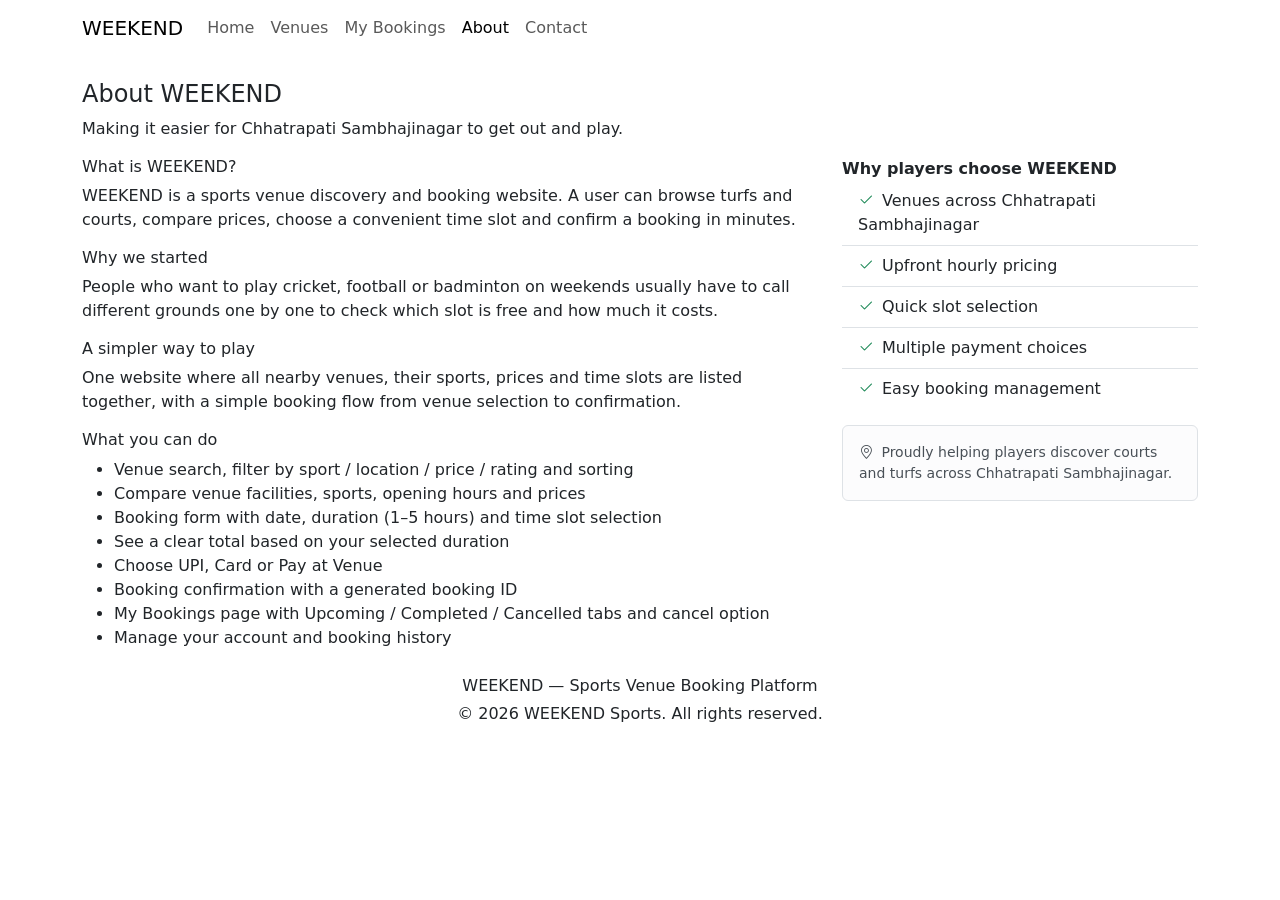
==== about.html @ c3880f31 "Add files via upload" ====
<!DOCTYPE html>
<html lang="en">
<head>
  <meta charset="UTF-8">
  <meta name="viewport" content="width=device-width, initial-scale=1">
  <title>About | WEEKEND</title>
  <link href="https://cdn.jsdelivr.net/npm/bootstrap@5.3.3/dist/css/bootstrap.min.css" rel="stylesheet">
  <link href="https://cdn.jsdelivr.net/npm/bootstrap-icons@1.11.3/font/bootstrap-icons.css" rel="stylesheet">
  <link href="css/style.css" rel="stylesheet">
</head>
<body>

<nav class="navbar navbar-expand-lg navbar-weekend">
  <div class="container">
    <a class="navbar-brand" href="home.html">WEEK<span>END</span></a>
    <button class="navbar-toggler" type="button" data-bs-toggle="collapse" data-bs-target="#nav">
      <span class="navbar-toggler-icon"></span>
    </button>
    <div class="collapse navbar-collapse" id="nav">
      <ul class="navbar-nav me-auto">
        <li class="nav-item"><a class="nav-link" href="home.html">Home</a></li>
        <li class="nav-item"><a class="nav-link" href="venues.html">Venues</a></li>
        <li class="nav-item"><a class="nav-link" href="my-bookings.html">My Bookings</a></li>
        <li class="nav-item"><a class="nav-link active" href="about.html">About</a></li>
        <li class="nav-item"><a class="nav-link" href="contact.html">Contact</a></li>
      </ul>
      <div id="authArea"></div>
    </div>
  </div>
</nav>

<div class="container py-4">
  <h4 class="section-title">About WEEKEND</h4>
  <p class="section-sub">Making it easier for Chhatrapati Sambhajinagar to get out and play.</p>

  <div class="row g-4">
    <div class="col-lg-8">
      <div class="summary-box mb-3">
        <div class="card-body">
          <h6>What is WEEKEND?</h6>
          <p class="mb-0">
            WEEKEND is a sports venue discovery and booking website. A user can browse turfs and courts,
            compare prices, choose a convenient time slot and confirm a booking in minutes.
          </p>
        </div>
      </div>

      <div class="summary-box mb-3">
        <div class="card-body">
          <h6>Why we started</h6>
          <p class="mb-0">
            People who want to play cricket, football or badminton on weekends usually have to call
            different grounds one by one to check which slot is free and how much it costs.
          </p>
        </div>
      </div>

      <div class="summary-box mb-3">
        <div class="card-body">
          <h6>A simpler way to play</h6>
          <p class="mb-0">
            One website where all nearby venues, their sports, prices and time slots are listed together,
            with a simple booking flow from venue selection to confirmation.
          </p>
        </div>
      </div>

      <div class="summary-box">
        <div class="card-body">
          <h6>What you can do</h6>
          <ul class="mb-0">
            <li>Venue search, filter by sport / location / price / rating and sorting</li>
            <li>Compare venue facilities, sports, opening hours and prices</li>
            <li>Booking form with date, duration (1&ndash;5 hours) and time slot selection</li>
            <li>See a clear total based on your selected duration</li>
            <li>Choose UPI, Card or Pay at Venue</li>
            <li>Booking confirmation with a generated booking ID</li>
            <li>My Bookings page with Upcoming / Completed / Cancelled tabs and cancel option</li>
            <li>Manage your account and booking history</li>
          </ul>
        </div>
      </div>
    </div>

    <div class="col-lg-4">
      <div class="summary-box">
        <div class="card-header bg-white fw-semibold">Why players choose WEEKEND</div>
        <ul class="list-group list-group-flush">
          <li class="list-group-item"><i class="bi bi-check2 text-success me-2"></i>Venues across Chhatrapati Sambhajinagar</li>
          <li class="list-group-item"><i class="bi bi-check2 text-success me-2"></i>Upfront hourly pricing</li>
          <li class="list-group-item"><i class="bi bi-check2 text-success me-2"></i>Quick slot selection</li>
          <li class="list-group-item"><i class="bi bi-check2 text-success me-2"></i>Multiple payment choices</li>
          <li class="list-group-item"><i class="bi bi-check2 text-success me-2"></i>Easy booking management</li>
        </ul>
      </div>

      <div class="alert alert-light border mt-3 small mb-0">
        <i class="bi bi-geo-alt me-1"></i> Proudly helping players discover courts and turfs across Chhatrapati Sambhajinagar.
      </div>
    </div>
  </div>
</div>

<footer class="site-footer">
  <div class="container text-center">
    <p class="mb-1">WEEKEND &mdash; Sports Venue Booking Platform</p>
    <div class="footer-note">&copy; 2026 WEEKEND Sports. All rights reserved.</div>
  </div>
</footer>

<script src="https://cdn.jsdelivr.net/npm/bootstrap@5.3.3/dist/js/bootstrap.bundle.min.js"></script>
<script src="js/data.js"></script>
<script src="js/main.js"></script>
</body>
</html>
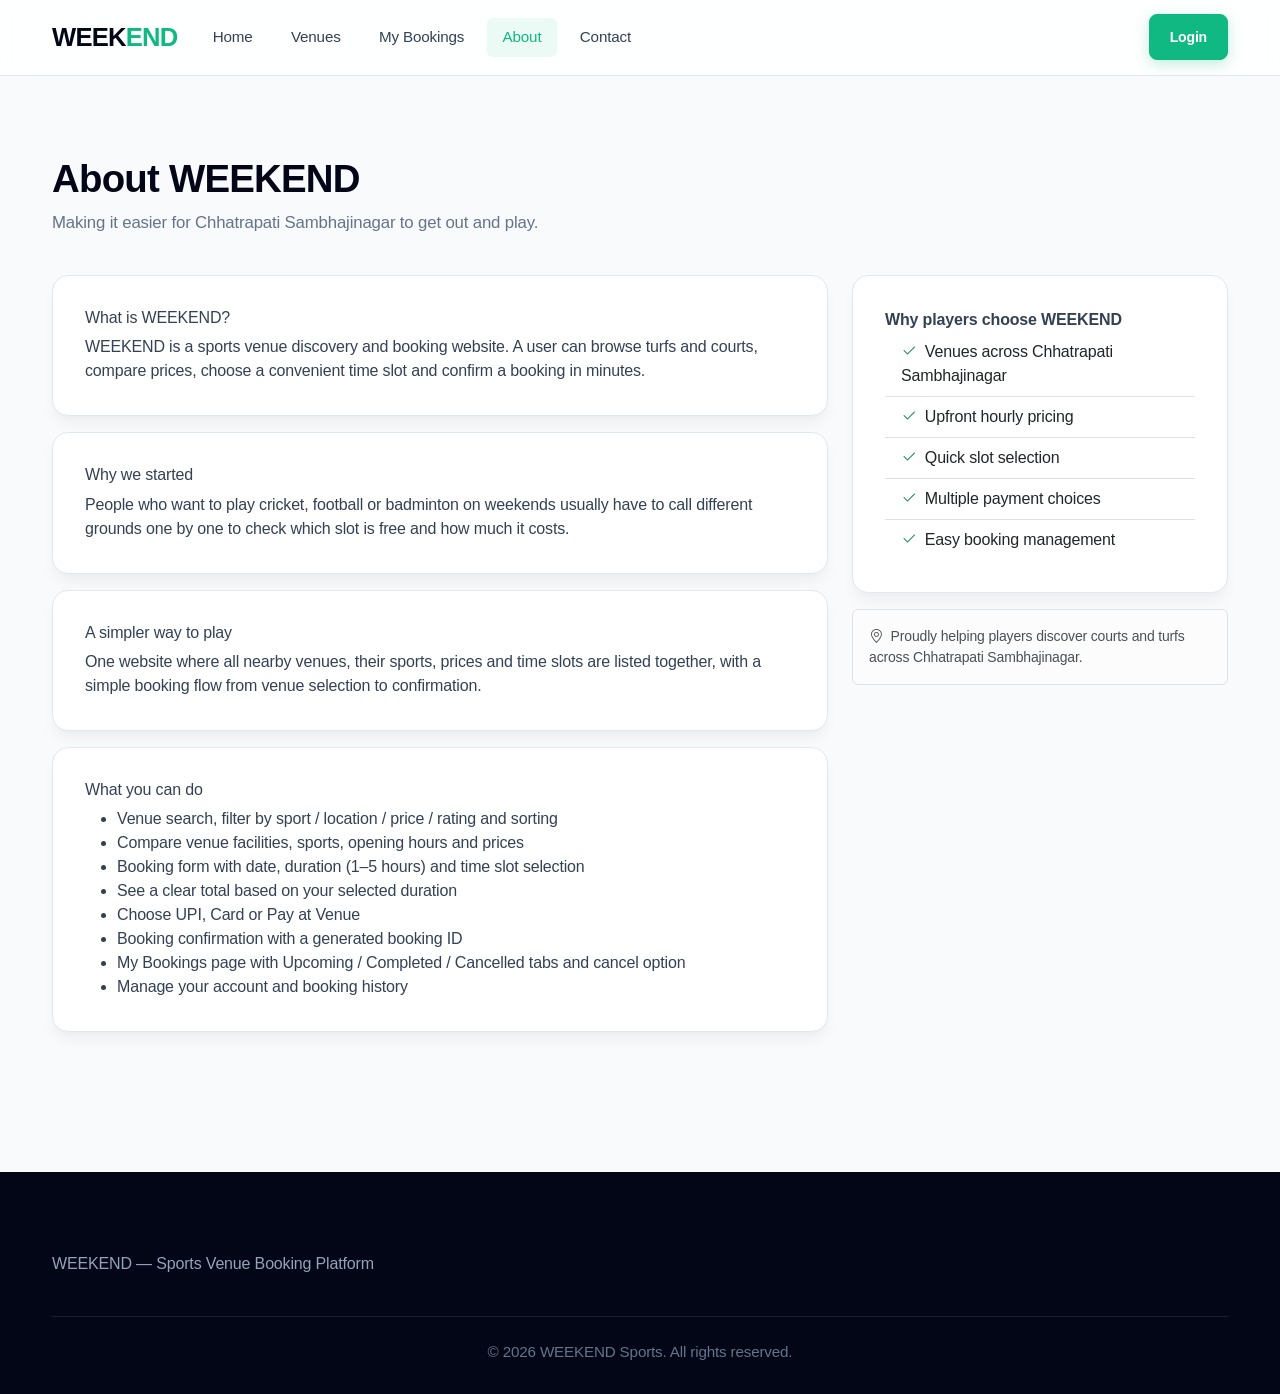
==== commit dd254704: "Add files via upload" ====
--- a/about.html
+++ b/about.html
@@ -6,7 +6,7 @@
   <title>About | WEEKEND</title>
   <link href="https://cdn.jsdelivr.net/npm/bootstrap@5.3.3/dist/css/bootstrap.min.css" rel="stylesheet">
   <link href="https://cdn.jsdelivr.net/npm/bootstrap-icons@1.11.3/font/bootstrap-icons.css" rel="stylesheet">
-  <link href="css/style.css" rel="stylesheet">
+  <link href="style.css" rel="stylesheet">
 </head>
 <body>
 
@@ -109,7 +109,7 @@
 </footer>
 
 <script src="https://cdn.jsdelivr.net/npm/bootstrap@5.3.3/dist/js/bootstrap.bundle.min.js"></script>
-<script src="js/data.js"></script>
-<script src="js/main.js"></script>
+<script src="data.js"></script>
+<script src="main.js"></script>
 </body>
 </html>
--- a/style.css
+++ b/style.css
@@ -0,0 +1,495 @@
+/* WEEKEND Premium visual system */
+@import url('https://fonts.googleapis.com/css2?family=Outfit:wght@300;400;500;600;700;800&display=swap');
+
+:root {
+  --navy: #0f172a;
+  --navy-dark: #020617;
+  --green: #10b981;
+  --green-dark: #059669;
+  --orange: #f59e0b;
+  --light: #f8fafc;
+  --text: #334155;
+  --muted: #64748b;
+  --line: #e2e8f0;
+  --surface: #ffffff;
+  --shadow-sm: 0 4px 6px -1px rgba(0, 0, 0, 0.05), 0 2px 4px -2px rgba(0, 0, 0, 0.025);
+  --shadow-md: 0 10px 15px -3px rgba(0, 0, 0, 0.05), 0 4px 6px -4px rgba(0, 0, 0, 0.025);
+  --shadow-lg: 0 20px 25px -5px rgba(0, 0, 0, 0.05), 0 8px 10px -6px rgba(0, 0, 0, 0.025);
+  --shadow-hover: 0 25px 50px -12px rgba(0, 0, 0, 0.12);
+  --glass-bg: rgba(255, 255, 255, 0.85);
+  --glass-border: rgba(255, 255, 255, 0.18);
+  --transition: all 0.3s cubic-bezier(0.4, 0, 0.2, 1);
+}
+
+* { box-sizing: border-box; }
+
+html { scroll-behavior: smooth; }
+
+body {
+  min-height: 100vh;
+  font-family: 'Outfit', -apple-system, BlinkMacSystemFont, "Segoe UI", Roboto, Helvetica, Arial, sans-serif;
+  color: var(--text);
+  background-color: var(--light);
+  letter-spacing: -0.01em;
+  -webkit-font-smoothing: antialiased;
+}
+
+a { color: var(--green); text-decoration: none; transition: var(--transition); }
+a:hover { color: var(--green-dark); }
+
+.container { max-width: 1200px; }
+
+/* ---------- Navigation ---------- */
+.navbar-weekend {
+  min-height: 76px;
+  background: var(--glass-bg);
+  backdrop-filter: blur(12px);
+  -webkit-backdrop-filter: blur(12px);
+  border-bottom: 1px solid var(--line);
+  position: sticky;
+  top: 0;
+  z-index: 1030;
+  transition: var(--transition);
+}
+
+.navbar-weekend .navbar-brand {
+  color: var(--navy-dark);
+  font-size: 1.6rem;
+  font-weight: 800;
+  letter-spacing: -0.03em;
+}
+
+.navbar-weekend .navbar-brand span { color: var(--green); }
+.navbar-weekend .navbar-toggler { border-color: transparent; }
+.navbar-weekend .navbar-toggler:focus { box-shadow: none; outline: none; }
+.navbar-weekend .navbar-toggler-icon { background-image: url("data:image/svg+xml,%3csvg xmlns='http://www.w3.org/2000/svg' viewBox='0 0 30 30'%3e%3cpath stroke='rgba%2815, 23, 42, 0.75%29' stroke-linecap='round' stroke-miterlimit='10' stroke-width='2' d='M4 7h22M4 15h22M4 23h22'/%3e%3c/svg%3e"); }
+
+.navbar-weekend .nav-link {
+  color: var(--text);
+  font-size: 0.95rem;
+  font-weight: 500;
+  padding: 0.5rem 1rem !important;
+  margin: 0 0.2rem;
+  border-radius: 6px;
+  transition: var(--transition);
+}
+
+.navbar-weekend .nav-link:hover,
+.navbar-weekend .nav-link.active { 
+  color: var(--green); 
+  background: rgba(16, 185, 129, 0.08);
+}
+
+.navbar-weekend #authArea .text-white { color: var(--navy-dark) !important; font-weight: 500; }
+.navbar-weekend .btn-outline-light { color: var(--navy); border-color: var(--line); background: transparent; }
+.navbar-weekend .btn-outline-light:hover { color: var(--surface); background: var(--navy); border-color: var(--navy); }
+
+/* ---------- Buttons and controls ---------- */
+.btn {
+  min-height: 46px;
+  border-radius: 8px;
+  font-weight: 600;
+  padding: 0.6rem 1.25rem;
+  transition: var(--transition);
+  display: inline-flex;
+  align-items: center;
+  justify-content: center;
+  gap: 0.5rem;
+}
+
+.btn:hover { transform: translateY(-2px); }
+.btn:active { transform: translateY(0); }
+
+.btn-green {
+  color: #ffffff;
+  background-color: var(--green);
+  border-color: var(--green);
+  box-shadow: 0 4px 14px rgba(16, 185, 129, 0.25);
+}
+
+.btn-green:hover,
+.btn-green:focus { 
+  color: #ffffff; 
+  background-color: var(--green-dark); 
+  border-color: var(--green-dark); 
+  box-shadow: 0 6px 20px rgba(16, 185, 129, 0.35);
+}
+
+.btn-navy { 
+  color: #ffffff; 
+  background-color: var(--navy); 
+  border-color: var(--navy); 
+  box-shadow: 0 4px 14px rgba(15, 23, 42, 0.25);
+}
+
+.btn-navy:hover { 
+  color: #ffffff; 
+  background-color: var(--navy-dark); 
+  border-color: var(--navy-dark); 
+  box-shadow: 0 6px 20px rgba(15, 23, 42, 0.35);
+}
+
+.form-control,
+.form-select {
+  min-height: 52px;
+  border-color: var(--line);
+  border-radius: 8px;
+  color: var(--text);
+  box-shadow: none;
+  font-size: 0.95rem;
+  background-color: var(--surface);
+  transition: var(--transition);
+}
+
+.form-control:focus,
+.form-select:focus {
+  border-color: var(--green);
+  box-shadow: 0 0 0 4px rgba(16, 185, 129, 0.1);
+}
+
+.form-label { color: var(--navy-dark); font-size: 0.95rem; font-weight: 600; margin-bottom: 0.5rem; }
+.form-check-input:checked { background-color: var(--green); border-color: var(--green); }
+
+/* ---------- Hero ---------- */
+.hero {
+  min-height: 640px;
+  display: flex;
+  align-items: center;
+  color: #ffffff;
+  padding: 120px 0 80px;
+  position: relative;
+  background: url("../assets/images/hero.jpg") center center/cover no-repeat;
+  margin-top: -76px; /* offset navbar height */
+}
+
+.hero::before {
+  content: '';
+  position: absolute;
+  top: 0; left: 0; right: 0; bottom: 0;
+  background: linear-gradient(90deg, rgba(2, 6, 23, 0.92) 0%, rgba(2, 6, 23, 0.7) 45%, rgba(2, 6, 23, 0.2) 100%);
+}
+
+.hero .container { position: relative; z-index: 2; padding-top: 40px; }
+
+.hero h1 {
+  max-width: 800px;
+  font-size: clamp(3rem, 6vw, 4.5rem);
+  font-weight: 800;
+  line-height: 1.1;
+  letter-spacing: -0.03em;
+  margin-bottom: 1.25rem;
+  animation: fadeInUp 0.8s ease-out;
+}
+
+.hero p { 
+  max-width: 600px; 
+  color: rgba(255, 255, 255, 0.9); 
+  font-size: 1.15rem; 
+  line-height: 1.6; 
+  font-weight: 400;
+  margin-bottom: 2.5rem;
+  animation: fadeInUp 0.8s ease-out 0.1s backwards;
+}
+
+.search-box {
+  max-width: 900px;
+  padding: 16px;
+  background: rgba(255, 255, 255, 0.15);
+  backdrop-filter: blur(16px);
+  -webkit-backdrop-filter: blur(16px);
+  border: 1px solid rgba(255, 255, 255, 0.2);
+  border-radius: 12px;
+  box-shadow: 0 25px 50px -12px rgba(0, 0, 0, 0.3);
+  transition: var(--transition);
+  animation: fadeInUp 0.8s ease-out 0.2s backwards;
+}
+
+.search-box:hover {
+  background: rgba(255, 255, 255, 0.2);
+  border: 1px solid rgba(255, 255, 255, 0.3);
+}
+
+.search-box .form-control,
+.search-box .form-select {
+  border: none;
+  background: rgba(255, 255, 255, 0.95);
+  font-weight: 500;
+}
+.search-box .form-control:focus,
+.search-box .form-select:focus {
+  background: #ffffff;
+}
+
+.search-box .btn { min-height: 52px; font-size: 1.05rem; }
+
+/* ---------- Sections ---------- */
+body > .container.py-4,
+body > .container.py-5,
+section.py-5 { padding-top: 5rem !important; padding-bottom: 5rem !important; }
+
+.section-title {
+  color: var(--navy-dark);
+  margin-bottom: 0.5rem;
+  font-size: clamp(1.75rem, 3vw, 2.5rem);
+  font-weight: 800;
+  letter-spacing: -0.02em;
+}
+
+.section-sub { 
+  color: var(--muted); 
+  margin-bottom: 2.5rem; 
+  font-size: 1.05rem; 
+  font-weight: 400;
+}
+
+.bg-light-gray { background-color: #f1f5f9; }
+
+/* ---------- Cards ---------- */
+.card { 
+  border-radius: 12px; 
+  border: none;
+}
+
+.venue-card,
+.sport-card,
+.info-card {
+  overflow: hidden;
+  background: var(--surface);
+  border: 1px solid var(--line);
+  box-shadow: var(--shadow-sm);
+  transition: var(--transition);
+  height: 100%;
+}
+
+.venue-card:hover,
+.sport-card:hover {
+  border-color: #cbd5e1;
+  box-shadow: var(--shadow-hover);
+  transform: translateY(-6px);
+}
+
+.venue-card img { 
+  height: 220px; 
+  object-fit: cover; 
+  transition: transform 0.6s cubic-bezier(0.16, 1, 0.3, 1); 
+}
+.venue-card:hover img { transform: scale(1.05); }
+
+.venue-card .card-body { padding: 1.25rem 1.5rem; }
+
+.sport-card { cursor: pointer; border-radius: 16px; border: none; box-shadow: var(--shadow-md); }
+.sport-card img { height: 160px; object-fit: cover; }
+.sport-card .card-body { 
+  padding: 1.2rem 1rem;
+  background: var(--surface);
+}
+.sport-card span { font-size: 1.1rem; color: var(--navy-dark); font-weight: 600; }
+
+.venue-name { color: var(--navy-dark); font-size: 1.2rem; font-weight: 700; margin-bottom: 0.5rem; }
+.venue-meta { color: var(--muted); font-size: 0.9rem; margin-bottom: 0.5rem; display: flex; align-items: center; gap: 0.5rem; }
+.venue-meta i { color: var(--green); }
+.price-text { color: var(--navy-dark); font-size: 1.25rem; font-weight: 800; }
+.price-text small { color: var(--muted); font-weight: 500; font-size: 0.85rem; }
+
+.rating-badge {
+  display: inline-flex;
+  align-items: center;
+  gap: 4px;
+  color: #fff;
+  background-color: var(--orange);
+  border-radius: 6px;
+  padding: 4px 8px;
+  font-size: 0.85rem;
+  font-weight: 700;
+  box-shadow: 0 2px 5px rgba(245, 158, 11, 0.3);
+}
+
+.info-card {
+  padding: 2.5rem 1.5rem;
+  text-align: center;
+  border-radius: 16px;
+  border: none;
+  box-shadow: var(--shadow-md);
+  background: linear-gradient(145deg, #ffffff, #f8fafc);
+}
+.info-card:hover { transform: translateY(-5px); box-shadow: var(--shadow-hover); }
+.info-card i.fs-3 { 
+  display: inline-flex;
+  align-items: center;
+  justify-content: center;
+  width: 64px; height: 64px;
+  border-radius: 16px;
+  background: rgba(16, 185, 129, 0.1);
+  color: var(--green) !important; 
+  font-size: 1.75rem !important;
+  margin-bottom: 1.5rem;
+  transition: var(--transition);
+}
+.info-card:hover i.fs-3 {
+  background: var(--green);
+  color: #fff !important;
+  transform: rotate(5deg) scale(1.1);
+}
+.info-card h6 { font-size: 1.15rem; font-weight: 700; color: var(--navy-dark); margin-bottom: 0.5rem; }
+.info-card p.venue-meta { font-size: 0.95rem; justify-content: center; }
+
+.info-card .card-header {
+  padding: 1rem 1.2rem;
+  color: var(--navy-dark);
+  border-bottom-color: var(--line);
+  background: var(--light);
+}
+
+.info-card .card-body { padding: 1.5rem; }
+
+/* ---------- Booking and detail pages ---------- */
+.slot-btn {
+  min-width: 110px;
+  margin: 0 8px 10px 0;
+  padding: 10px 14px;
+  color: var(--navy-dark);
+  background: var(--surface);
+  border: 1px solid var(--line);
+  border-radius: 8px;
+  font-size: 0.95rem;
+  font-weight: 600;
+  cursor: pointer;
+  transition: var(--transition);
+}
+
+.slot-btn:hover { border-color: var(--green); color: var(--green-dark); background: rgba(16, 185, 129, 0.05); }
+.slot-btn.selected { color: #ffffff; background: var(--green); border-color: var(--green); box-shadow: 0 4px 10px rgba(16, 185, 129, 0.3); }
+
+.summary-box {
+  padding: 2rem !important;
+  background: var(--surface);
+  border: 1px solid var(--line);
+  border-radius: 16px;
+  box-shadow: var(--shadow-md);
+}
+
+.summary-box .row { font-size: 1rem; padding-top: 0.4rem; padding-bottom: 0.4rem; }
+.summary-box .fw-bold { color: var(--navy-dark); font-weight: 700 !important; }
+
+.detail-img { width: 100%; height: 500px; object-fit: cover; border-radius: 16px; box-shadow: var(--shadow-lg); }
+.breadcrumb { padding: 0.8rem 1rem; background: transparent; border-radius: 8px; font-weight: 500; font-size: 0.95rem; }
+.breadcrumb a { color: var(--muted); }
+.breadcrumb a:hover { color: var(--green); }
+.breadcrumb-item.active { color: var(--navy-dark); font-weight: 600; }
+
+.table { --bs-table-bg: transparent; --bs-table-color: var(--text); }
+.table > :not(caption) > * > * { padding: 1rem; border-bottom-color: var(--line); }
+.table th { font-weight: 600; color: var(--navy-dark); }
+
+.tick-circle {
+  width: 80px;
+  height: 80px;
+  line-height: 80px;
+  margin: 0 auto;
+  color: #ffffff;
+  background: linear-gradient(135deg, var(--green), var(--green-dark));
+  border-radius: 50%;
+  font-size: 38px;
+  box-shadow: 0 15px 30px rgba(16, 185, 129, 0.3);
+  animation: popIn 0.6s cubic-bezier(0.175, 0.885, 0.32, 1.275);
+}
+
+@keyframes popIn {
+  0% { transform: scale(0); opacity: 0; }
+  100% { transform: scale(1); opacity: 1; }
+}
+
+.nav-tabs { border-bottom-color: var(--line); }
+.nav-tabs .nav-link { font-weight: 600; color: var(--muted); border: none; border-bottom: 2px solid transparent; padding: 1rem 1.5rem; transition: var(--transition); }
+.nav-tabs .nav-link:hover { color: var(--green); border-color: transparent; }
+.nav-tabs .nav-link.active { color: var(--green); background: transparent; border-color: transparent; border-bottom-color: var(--green); }
+
+.btn-group .btn { font-weight: 600; border-color: var(--line); color: var(--text); }
+.btn-group .btn.active { color: #ffffff; background: var(--navy); border-color: var(--navy); }
+
+/* ---------- Footer ---------- */
+footer.site-footer {
+  margin-top: 60px;
+  padding: 80px 0 30px;
+  color: #94a3b8;
+  background-color: var(--navy-dark);
+}
+
+footer.site-footer h5,
+footer.site-footer h6,
+footer.site-footer .text-white { color: #ffffff !important; font-weight: 700; margin-bottom: 1.25rem; }
+footer.site-footer h5 { font-size: 1.75rem; letter-spacing: -0.02em; }
+footer.site-footer a { color: #94a3b8; text-decoration: none; transition: var(--transition); }
+footer.site-footer a:hover { color: var(--green); }
+footer.site-footer p { display: flex; align-items: center; gap: 0.5rem; }
+
+.footer-note {
+  margin-top: 40px;
+  padding-top: 24px;
+  color: #64748b;
+  border-top: 1px solid rgba(255, 255, 255, 0.1);
+  font-size: 0.95rem;
+}
+
+/* Animations */
+@keyframes fadeInUp {
+  from { opacity: 0; transform: translateY(20px); }
+  to { opacity: 1; transform: translateY(0); }
+}
+
+/* Auth Cards */
+.auth-card {
+  max-width: 440px;
+  margin: 0 auto;
+  padding: 3rem;
+  background: var(--surface);
+  border-radius: 20px;
+  box-shadow: var(--shadow-hover);
+  border: 1px solid var(--line);
+}
+.auth-card .form-control { background: var(--light); }
+.auth-card .form-control:focus { background: var(--surface); }
+
+/* Mobile adjustments */
+@media (max-width: 991.98px) {
+  .navbar-weekend { min-height: 64px; }
+  .navbar-weekend .navbar-collapse { 
+    padding: 1.5rem; 
+    background: var(--surface); 
+    border-radius: 12px;
+    box-shadow: var(--shadow-lg);
+    margin-top: 0.5rem;
+    border: 1px solid var(--line);
+  }
+  .navbar-weekend .nav-link { padding: 0.75rem 1rem !important; margin-bottom: 0.25rem; }
+  .hero { min-height: 540px; padding: 100px 0 60px; }
+  .hero h1 { font-size: clamp(2.5rem, 8vw, 3.5rem); }
+  .detail-img { height: 380px; }
+  .search-box { padding: 12px; }
+  .search-box .btn { margin-top: 12px; width: 100%; }
+}
+
+@media (max-width: 767.98px) {
+  body > .container.py-4,
+  body > .container.py-5,
+  section.py-5 { padding-top: 4rem !important; padding-bottom: 4rem !important; }
+  .hero { min-height: 500px; padding: 80px 0 40px; }
+  .hero h1 { font-size: 2.5rem; }
+  .hero p { font-size: 1rem; }
+  .detail-img { height: 280px; }
+  .auth-card { padding: 2rem; }
+  footer.site-footer { padding: 60px 0 20px; text-align: center; }
+  footer.site-footer p { justify-content: center; }
+}
+
+@media (max-width: 575.98px) {
+  .sport-card img { height: 120px; }
+  .venue-card img { height: 180px; }
+  .venue-card .card-body { padding: 1rem; }
+  .info-card { padding: 1.5rem 1rem; }
+  .summary-box { padding: 1.25rem !important; }
+}
+
+@media print {
+  .no-print, .navbar, footer { display: none !important; }
+}
